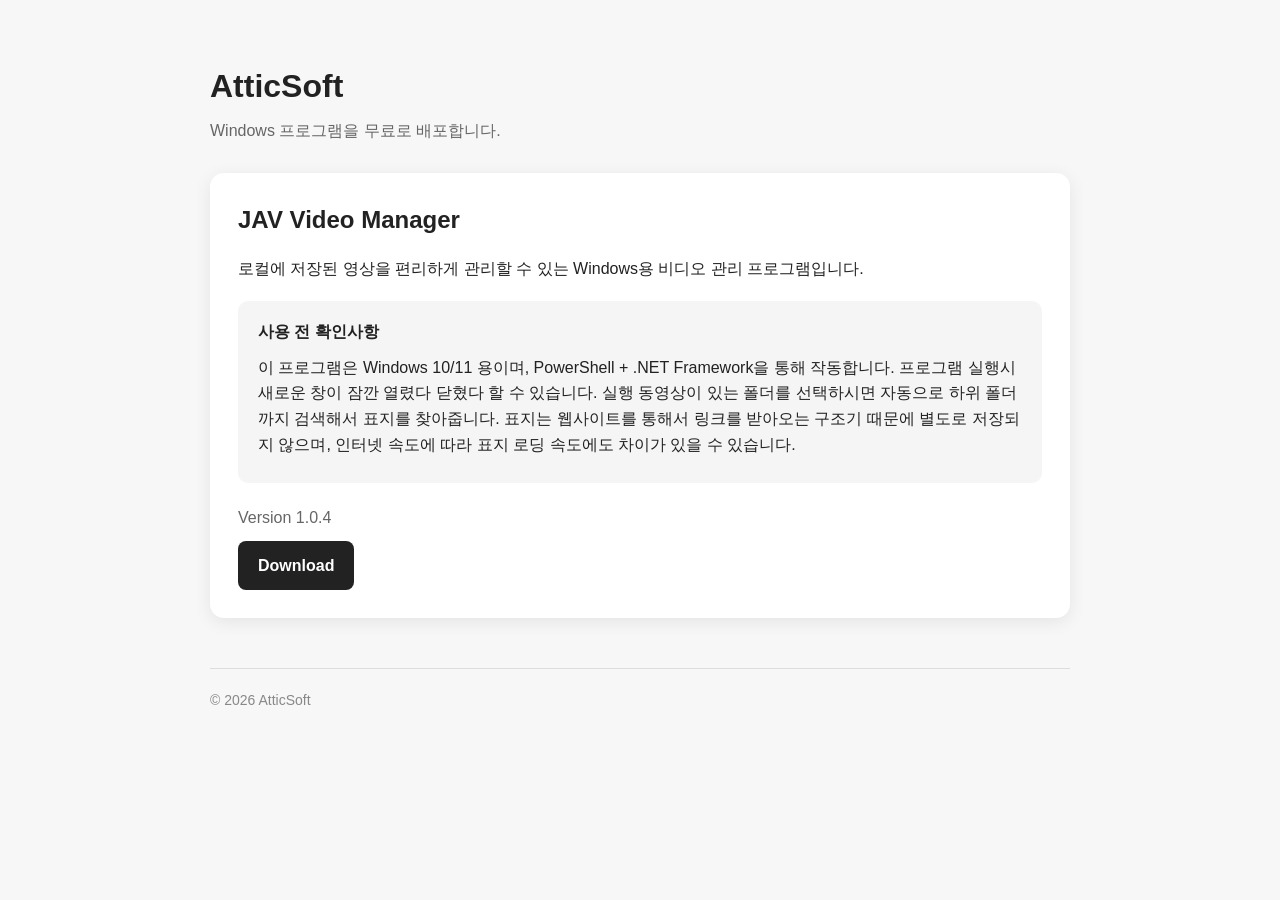
==== index.html @ 85ec662a "Update index.html" ====
<!DOCTYPE html>
<html lang="ko">
<head>
    <meta charset="UTF-8">
    <meta name="viewport" content="width=device-width, initial-scale=1.0">

    <title>AtticSoft</title>

    <style>
        * {
            box-sizing: border-box;
        }

        body {
            font-family: Arial, sans-serif;
            max-width: 900px;
            margin: 0 auto;
            padding: 40px 20px;
            line-height: 1.6;
            background: #f7f7f7;
            color: #222;
        }

        h1 {
            margin-bottom: 5px;
        }

        .subtitle {
            color: #666;
            margin-top: 0;
        }

        .card {
            background: white;
            padding: 28px;
            border-radius: 14px;
            box-shadow: 0 4px 18px rgba(0, 0, 0, 0.08);
            margin-top: 30px;
        }

        .card h2 {
            margin-top: 0;
            margin-bottom: 10px;
        }

        .description {
            margin-bottom: 20px;
        }

        .requirements {
            margin-top: 20px;
            padding: 18px 20px;
            background: #f5f5f5;
            border-radius: 10px;
        }

        .requirements h3 {
            margin-top: 0;
            margin-bottom: 10px;
            font-size: 16px;
        }

        .requirements p {
            margin-top: 0;
            margin-bottom: 8px;
        }

        .requirements ul {
            margin: 0;
            padding-left: 20px;
        }

        .requirements li {
            margin: 4px 0;
        }

        .version {
            color: #666;
            margin-top: 22px;
            margin-bottom: 10px;
        }

        .download {
            display: inline-block;
            padding: 12px 20px;
            border-radius: 8px;
            background: #222;
            color: white;
            text-decoration: none;
            font-weight: bold;
        }

        .download:hover {
            opacity: 0.8;
        }

        footer {
            margin-top: 50px;
            padding-top: 20px;
            border-top: 1px solid #ddd;
            color: #888;
            font-size: 14px;
        }
    </style>
</head>

<body>

    <h1>AtticSoft</h1>

    <p class="subtitle">
        Windows 프로그램을 무료로 배포합니다.
    </p>


    <div class="card">

        <h2>JAV Video Manager</h2>

        <p class="description">
            로컬에 저장된 영상을 편리하게 관리할 수 있는
            Windows용 비디오 관리 프로그램입니다.
        </p>


        <div class="requirements">

            <h3>사용 전 확인사항</h3>

            <p>
                이 프로그램은 Windows 10/11 용이며, PowerShell + .NET Framework을 통해 작동합니다. 프로그램 실행시 새로운 창이 잠깐 열렸다 닫혔다 할 수 있습니다.
                실행 동영상이 있는 폴더를 선택하시면 자동으로 하위 폴더까지 검색해서 표지를 찾아줍니다.
                표지는 웹사이트를 통해서 링크를 받아오는 구조기 때문에 별도로 저장되지 않으며, 인터넷 속도에 따라 표지 로딩 속도에도 차이가 있을 수 있습니다. 
            </p>

        </div>


        <p class="version">
            Version 1.0.4
        </p>


        <a
            class="download"
            href="JAV_Video_Manager_v1_0_4_AtticSoft.zip"
            download
        >
            Download
        </a>

    </div>


    <footer>
        © 2026 AtticSoft
    </footer>

</body>
</html>
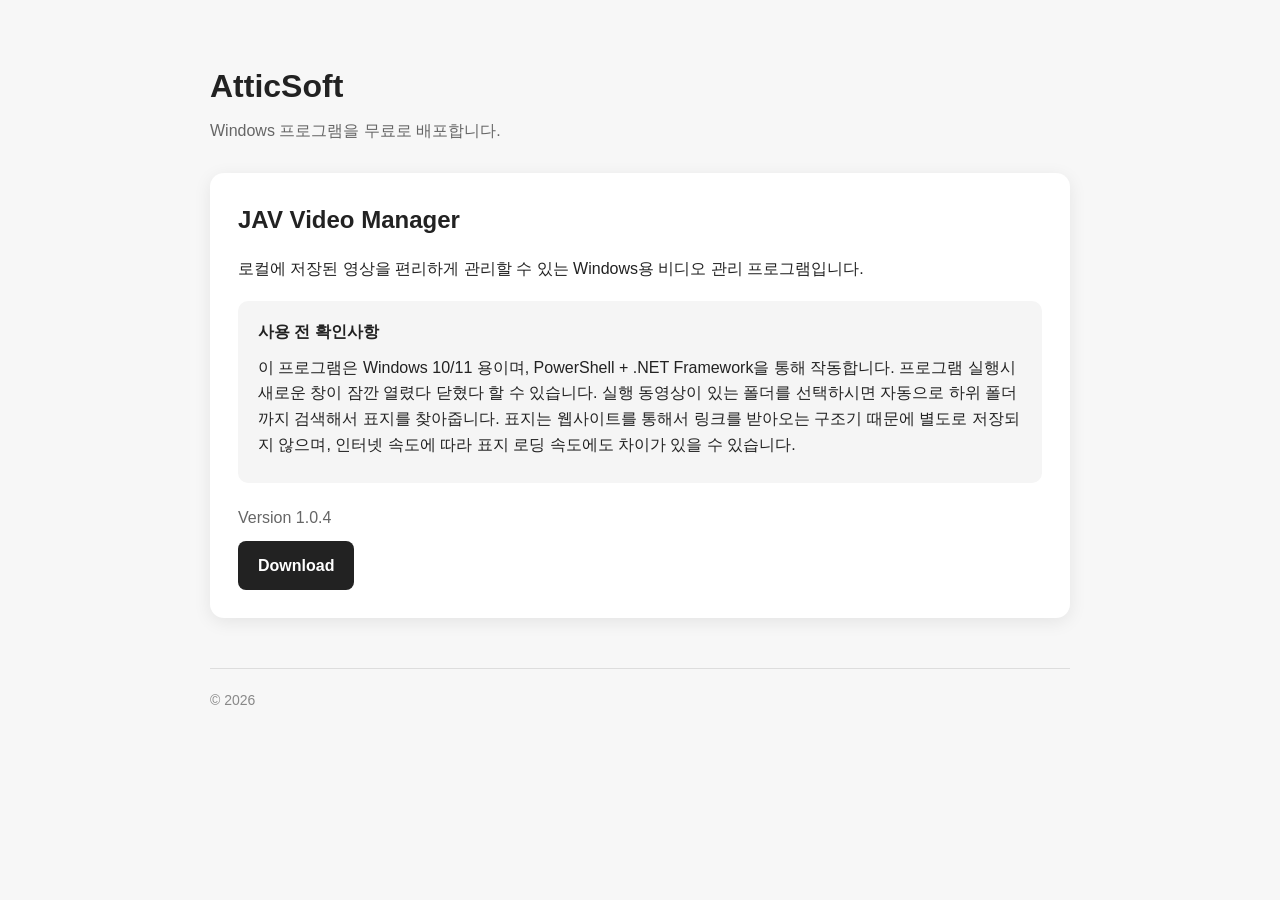
==== commit fa1e73ee: "Update index.html" ====
--- a/index.html
+++ b/index.html
@@ -4,7 +4,7 @@
     <meta charset="UTF-8">
     <meta name="viewport" content="width=device-width, initial-scale=1.0">
 
-    <title>AtticSoft</title>
+    <title>JAV Manager</title>
 
     <style>
         * {
@@ -153,7 +153,7 @@
 
 
     <footer>
-        © 2026 AtticSoft
+        © 2026 
     </footer>
 
 </body>
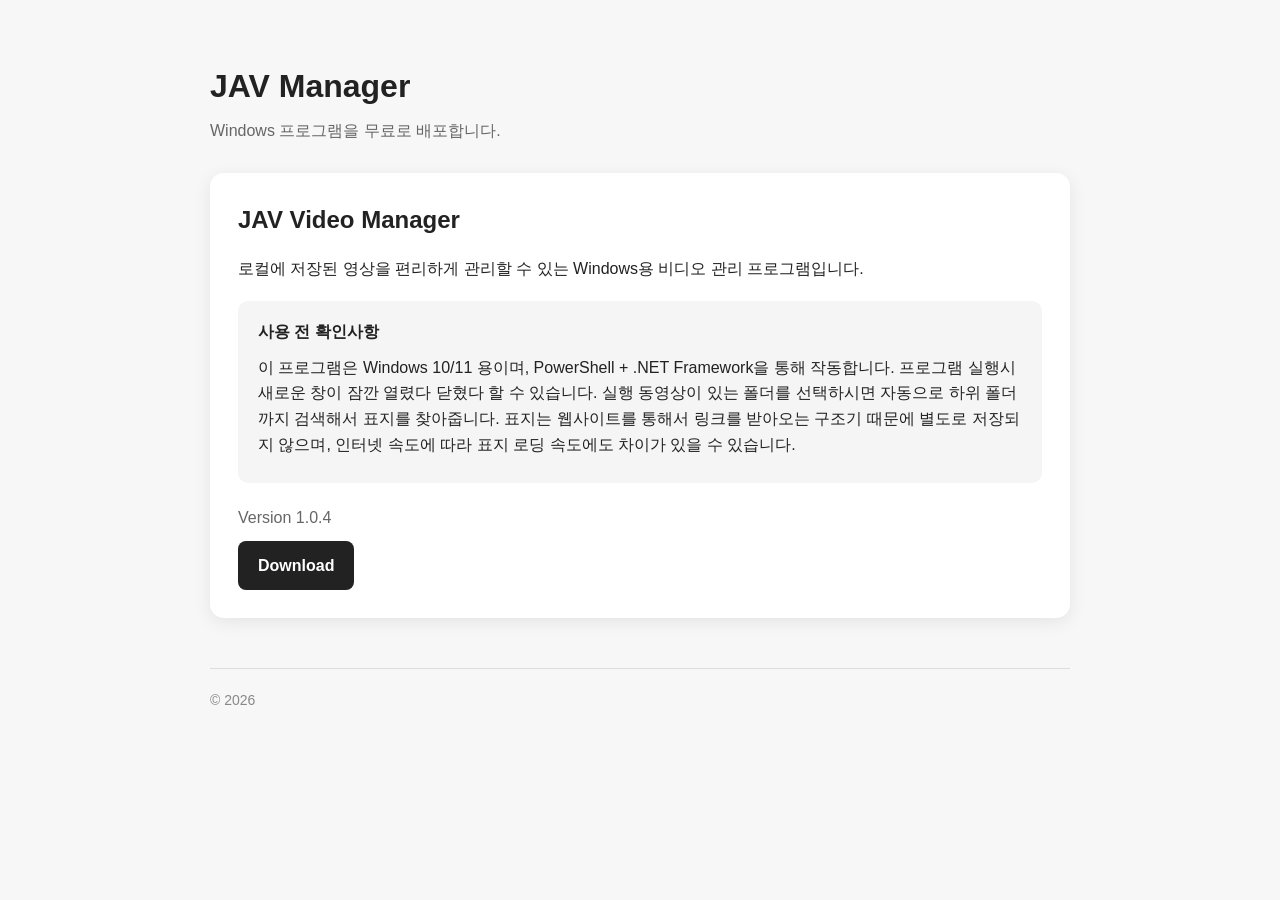
==== commit 980cc93a: "Update index.html" ====
--- a/index.html
+++ b/index.html
@@ -106,7 +106,7 @@
 
 <body>
 
-    <h1>AtticSoft</h1>
+    <h1>JAV Manager</h1>
 
     <p class="subtitle">
         Windows 프로그램을 무료로 배포합니다.
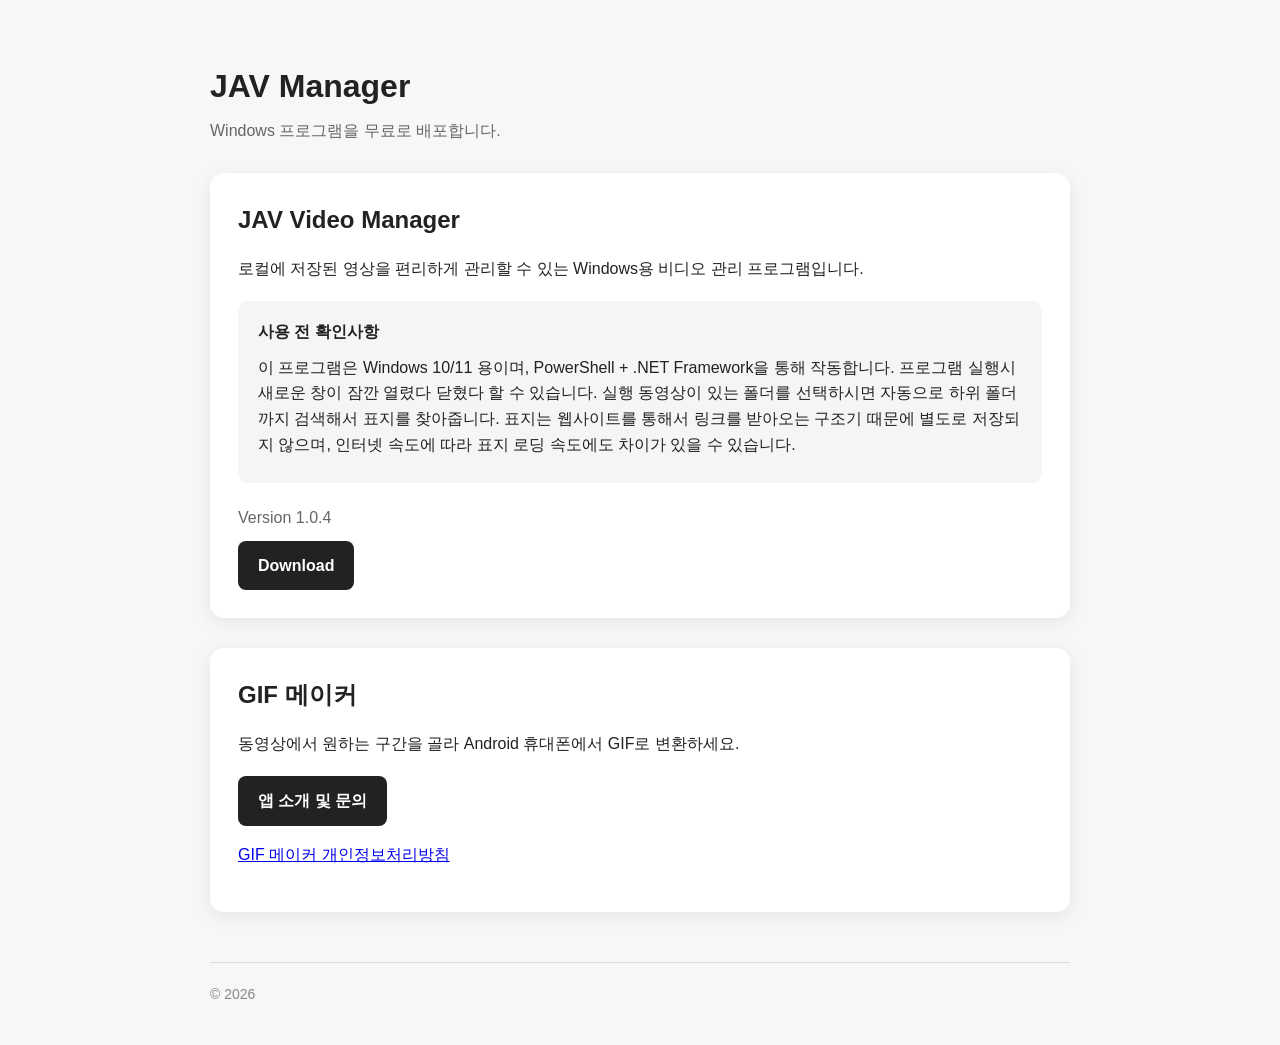
==== commit de0255e9: "Add GIF Maker link and AdMob app-ads.txt" ====
--- a/index.html
+++ b/index.html
@@ -1,160 +1,166 @@
-<!DOCTYPE html>
-<html lang="ko">
-<head>
-    <meta charset="UTF-8">
-    <meta name="viewport" content="width=device-width, initial-scale=1.0">
-
-    <title>JAV Manager</title>
-
-    <style>
-        * {
-            box-sizing: border-box;
-        }
-
-        body {
-            font-family: Arial, sans-serif;
-            max-width: 900px;
-            margin: 0 auto;
-            padding: 40px 20px;
-            line-height: 1.6;
-            background: #f7f7f7;
-            color: #222;
-        }
-
-        h1 {
-            margin-bottom: 5px;
-        }
-
-        .subtitle {
-            color: #666;
-            margin-top: 0;
-        }
-
-        .card {
-            background: white;
-            padding: 28px;
-            border-radius: 14px;
-            box-shadow: 0 4px 18px rgba(0, 0, 0, 0.08);
-            margin-top: 30px;
-        }
-
-        .card h2 {
-            margin-top: 0;
-            margin-bottom: 10px;
-        }
-
-        .description {
-            margin-bottom: 20px;
-        }
-
-        .requirements {
-            margin-top: 20px;
-            padding: 18px 20px;
-            background: #f5f5f5;
-            border-radius: 10px;
-        }
-
-        .requirements h3 {
-            margin-top: 0;
-            margin-bottom: 10px;
-            font-size: 16px;
-        }
-
-        .requirements p {
-            margin-top: 0;
-            margin-bottom: 8px;
-        }
-
-        .requirements ul {
-            margin: 0;
-            padding-left: 20px;
-        }
-
-        .requirements li {
-            margin: 4px 0;
-        }
-
-        .version {
-            color: #666;
-            margin-top: 22px;
-            margin-bottom: 10px;
-        }
-
-        .download {
-            display: inline-block;
-            padding: 12px 20px;
-            border-radius: 8px;
-            background: #222;
-            color: white;
-            text-decoration: none;
-            font-weight: bold;
-        }
-
-        .download:hover {
-            opacity: 0.8;
-        }
-
-        footer {
-            margin-top: 50px;
-            padding-top: 20px;
-            border-top: 1px solid #ddd;
-            color: #888;
-            font-size: 14px;
-        }
-    </style>
-</head>
-
-<body>
-
-    <h1>JAV Manager</h1>
-
-    <p class="subtitle">
-        Windows 프로그램을 무료로 배포합니다.
-    </p>
-
-
+<!DOCTYPE html>
+<html lang="ko">
+<head>
+    <meta charset="UTF-8">
+    <meta name="viewport" content="width=device-width, initial-scale=1.0">
+
+    <title>JAV Manager</title>
+
+    <style>
+        * {
+            box-sizing: border-box;
+        }
+
+        body {
+            font-family: Arial, sans-serif;
+            max-width: 900px;
+            margin: 0 auto;
+            padding: 40px 20px;
+            line-height: 1.6;
+            background: #f7f7f7;
+            color: #222;
+        }
+
+        h1 {
+            margin-bottom: 5px;
+        }
+
+        .subtitle {
+            color: #666;
+            margin-top: 0;
+        }
+
+        .card {
+            background: white;
+            padding: 28px;
+            border-radius: 14px;
+            box-shadow: 0 4px 18px rgba(0, 0, 0, 0.08);
+            margin-top: 30px;
+        }
+
+        .card h2 {
+            margin-top: 0;
+            margin-bottom: 10px;
+        }
+
+        .description {
+            margin-bottom: 20px;
+        }
+
+        .requirements {
+            margin-top: 20px;
+            padding: 18px 20px;
+            background: #f5f5f5;
+            border-radius: 10px;
+        }
+
+        .requirements h3 {
+            margin-top: 0;
+            margin-bottom: 10px;
+            font-size: 16px;
+        }
+
+        .requirements p {
+            margin-top: 0;
+            margin-bottom: 8px;
+        }
+
+        .requirements ul {
+            margin: 0;
+            padding-left: 20px;
+        }
+
+        .requirements li {
+            margin: 4px 0;
+        }
+
+        .version {
+            color: #666;
+            margin-top: 22px;
+            margin-bottom: 10px;
+        }
+
+        .download {
+            display: inline-block;
+            padding: 12px 20px;
+            border-radius: 8px;
+            background: #222;
+            color: white;
+            text-decoration: none;
+            font-weight: bold;
+        }
+
+        .download:hover {
+            opacity: 0.8;
+        }
+
+        footer {
+            margin-top: 50px;
+            padding-top: 20px;
+            border-top: 1px solid #ddd;
+            color: #888;
+            font-size: 14px;
+        }
+    </style>
+</head>
+
+<body>
+
+    <h1>JAV Manager</h1>
+
+    <p class="subtitle">
+        Windows 프로그램을 무료로 배포합니다.
+    </p>
+
+
+    <div class="card">
+
+        <h2>JAV Video Manager</h2>
+
+        <p class="description">
+            로컬에 저장된 영상을 편리하게 관리할 수 있는
+            Windows용 비디오 관리 프로그램입니다.
+        </p>
+
+
+        <div class="requirements">
+
+            <h3>사용 전 확인사항</h3>
+
+            <p>
+                이 프로그램은 Windows 10/11 용이며, PowerShell + .NET Framework을 통해 작동합니다. 프로그램 실행시 새로운 창이 잠깐 열렸다 닫혔다 할 수 있습니다.
+                실행 동영상이 있는 폴더를 선택하시면 자동으로 하위 폴더까지 검색해서 표지를 찾아줍니다.
+                표지는 웹사이트를 통해서 링크를 받아오는 구조기 때문에 별도로 저장되지 않으며, 인터넷 속도에 따라 표지 로딩 속도에도 차이가 있을 수 있습니다. 
+            </p>
+
+        </div>
+
+
+        <p class="version">
+            Version 1.0.4
+        </p>
+
+
+        <a
+            class="download"
+            href="JAV_Video_Manager_v1_0_4_AtticSoft.zip"
+            download
+        >
+            Download
+        </a>
+
+    </div>
+
+
     <div class="card">
-
-        <h2>JAV Video Manager</h2>
-
-        <p class="description">
-            로컬에 저장된 영상을 편리하게 관리할 수 있는
-            Windows용 비디오 관리 프로그램입니다.
-        </p>
-
-
-        <div class="requirements">
-
-            <h3>사용 전 확인사항</h3>
-
-            <p>
-                이 프로그램은 Windows 10/11 용이며, PowerShell + .NET Framework을 통해 작동합니다. 프로그램 실행시 새로운 창이 잠깐 열렸다 닫혔다 할 수 있습니다.
-                실행 동영상이 있는 폴더를 선택하시면 자동으로 하위 폴더까지 검색해서 표지를 찾아줍니다.
-                표지는 웹사이트를 통해서 링크를 받아오는 구조기 때문에 별도로 저장되지 않으며, 인터넷 속도에 따라 표지 로딩 속도에도 차이가 있을 수 있습니다. 
-            </p>
-
-        </div>
-
-
-        <p class="version">
-            Version 1.0.4
-        </p>
-
-
-        <a
-            class="download"
-            href="JAV_Video_Manager_v1_0_4_AtticSoft.zip"
-            download
-        >
-            Download
-        </a>
-
+        <h2>GIF 메이커</h2>
+        <p class="description">동영상에서 원하는 구간을 골라 Android 휴대폰에서 GIF로 변환하세요.</p>
+        <a class="download" href="gif-maker/">앱 소개 및 문의</a>
+        <p><a href="gif-maker/privacy.html">GIF 메이커 개인정보처리방침</a></p>
     </div>
-
-
-    <footer>
-        © 2026 
-    </footer>
-
-</body>
-</html>
+    <footer>
+        © 2026 
+    </footer>
+
+</body>
+</html>
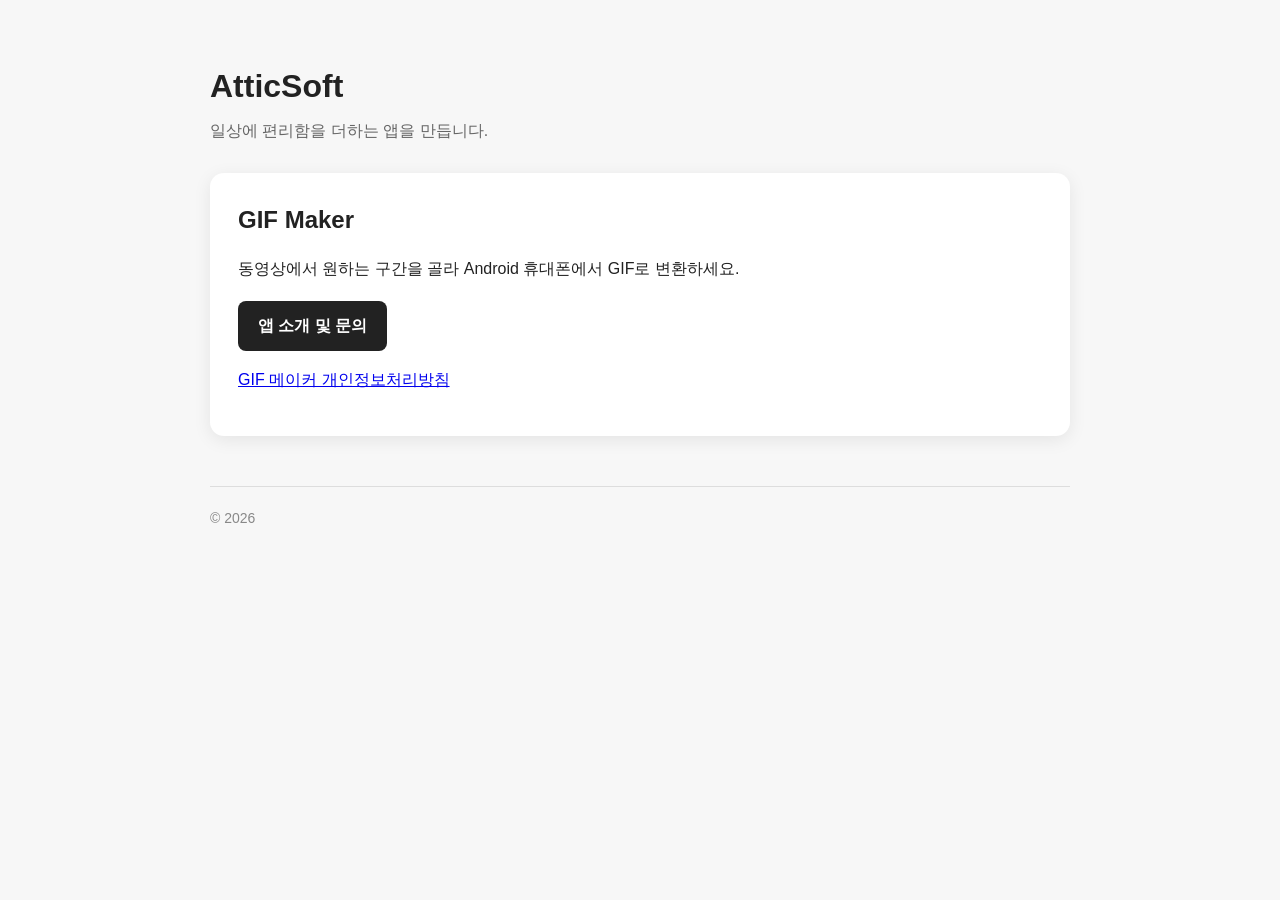
==== commit 51222acc: "Rename homepage to AtticSoft and keep GIF Maker only" ====
--- a/index.html
+++ b/index.html
@@ -4,7 +4,7 @@
     <meta charset="UTF-8">
     <meta name="viewport" content="width=device-width, initial-scale=1.0">
 
-    <title>JAV Manager</title>
+    <title>AtticSoft</title>
 
     <style>
         * {
@@ -106,54 +106,15 @@
 
 <body>
 
-    <h1>JAV Manager</h1>
+    <h1>AtticSoft</h1>
 
     <p class="subtitle">
-        Windows 프로그램을 무료로 배포합니다.
+        일상에 편리함을 더하는 앱을 만듭니다.
     </p>
 
 
-    <div class="card">
-
-        <h2>JAV Video Manager</h2>
-
-        <p class="description">
-            로컬에 저장된 영상을 편리하게 관리할 수 있는
-            Windows용 비디오 관리 프로그램입니다.
-        </p>
-
-
-        <div class="requirements">
-
-            <h3>사용 전 확인사항</h3>
-
-            <p>
-                이 프로그램은 Windows 10/11 용이며, PowerShell + .NET Framework을 통해 작동합니다. 프로그램 실행시 새로운 창이 잠깐 열렸다 닫혔다 할 수 있습니다.
-                실행 동영상이 있는 폴더를 선택하시면 자동으로 하위 폴더까지 검색해서 표지를 찾아줍니다.
-                표지는 웹사이트를 통해서 링크를 받아오는 구조기 때문에 별도로 저장되지 않으며, 인터넷 속도에 따라 표지 로딩 속도에도 차이가 있을 수 있습니다. 
-            </p>
-
-        </div>
-
-
-        <p class="version">
-            Version 1.0.4
-        </p>
-
-
-        <a
-            class="download"
-            href="JAV_Video_Manager_v1_0_4_AtticSoft.zip"
-            download
-        >
-            Download
-        </a>
-
-    </div>
-
-
     <div class="card">
-        <h2>GIF 메이커</h2>
+        <h2>GIF Maker</h2>
         <p class="description">동영상에서 원하는 구간을 골라 Android 휴대폰에서 GIF로 변환하세요.</p>
         <a class="download" href="gif-maker/">앱 소개 및 문의</a>
         <p><a href="gif-maker/privacy.html">GIF 메이커 개인정보처리방침</a></p>
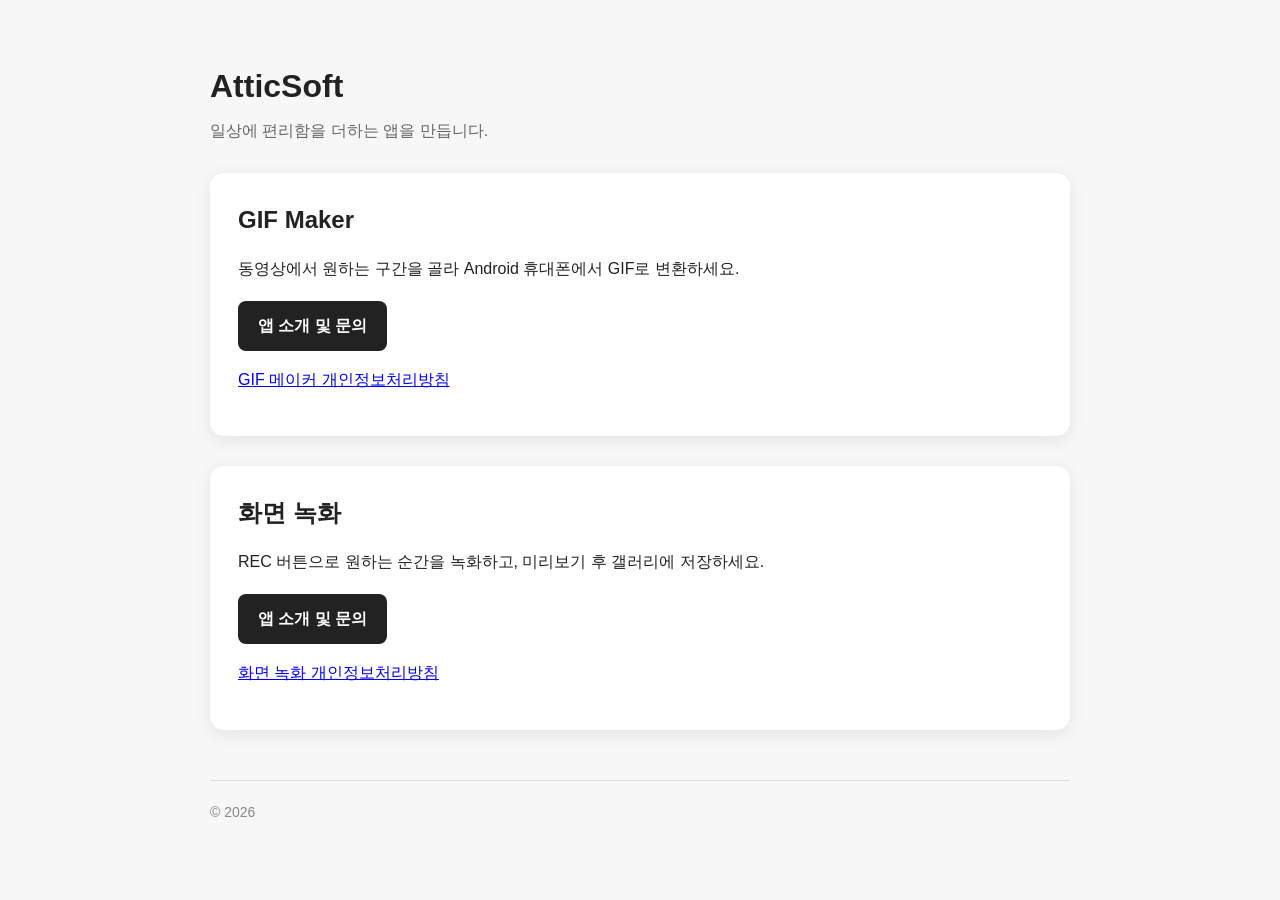
==== commit 3576e0ab: "Add Screen Recorder links to AtticSoft homepage" ====
--- a/index.html
+++ b/index.html
@@ -119,6 +119,12 @@
         <a class="download" href="gif-maker/">앱 소개 및 문의</a>
         <p><a href="gif-maker/privacy.html">GIF 메이커 개인정보처리방침</a></p>
     </div>
+    <div class="card">
+        <h2>화면 녹화</h2>
+        <p class="description">REC 버튼으로 원하는 순간을 녹화하고, 미리보기 후 갤러리에 저장하세요.</p>
+        <a class="download" href="screen-recorder/">앱 소개 및 문의</a>
+        <p><a href="screen-recorder/privacy.html">화면 녹화 개인정보처리방침</a></p>
+    </div>
     <footer>
         © 2026 
     </footer>
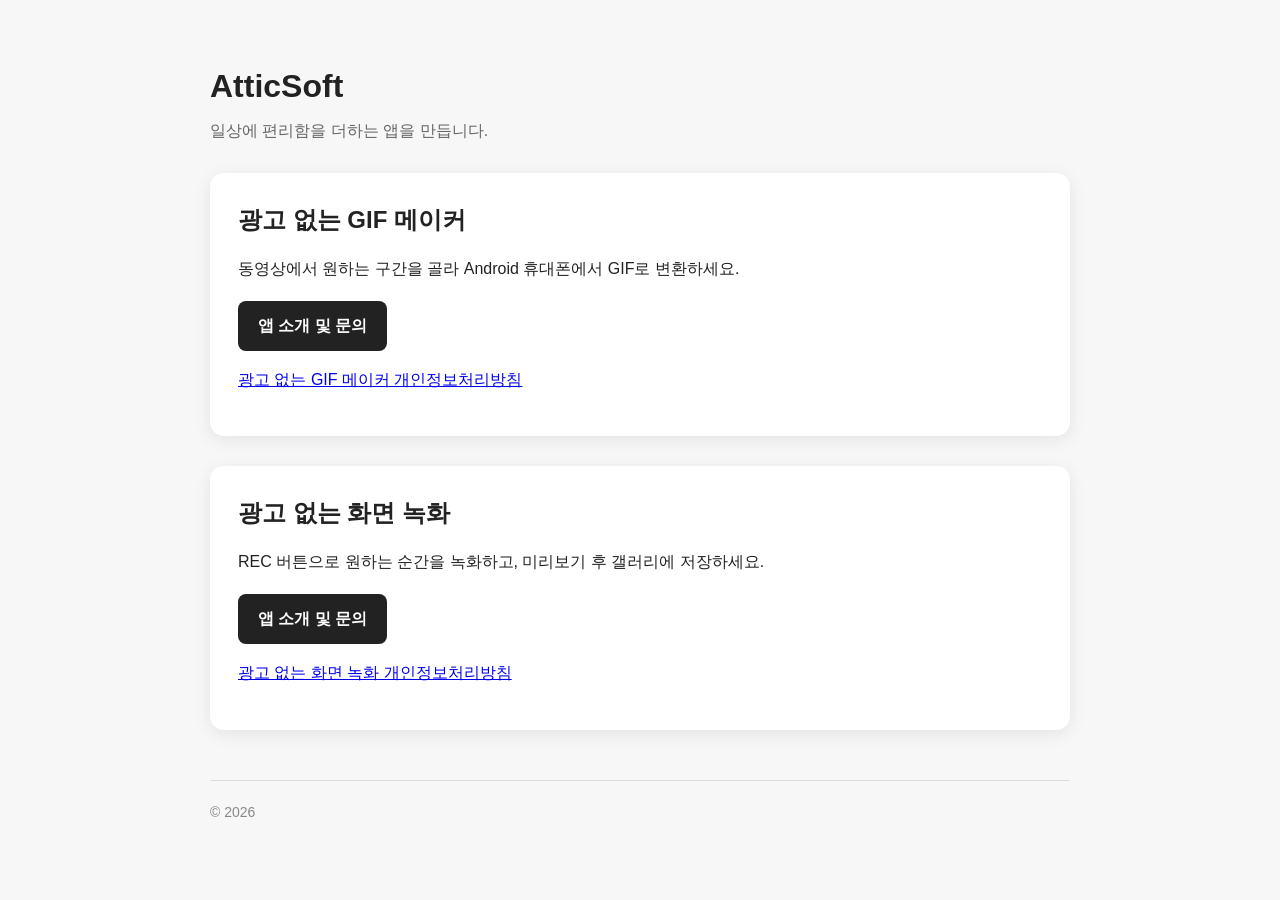
==== commit 350e2cd7: "Update app display names" ====
--- a/index.html
+++ b/index.html
@@ -113,17 +113,17 @@
     </p>
 
 
-    <div class="card">
-        <h2>GIF Maker</h2>
-        <p class="description">동영상에서 원하는 구간을 골라 Android 휴대폰에서 GIF로 변환하세요.</p>
-        <a class="download" href="gif-maker/">앱 소개 및 문의</a>
-        <p><a href="gif-maker/privacy.html">GIF 메이커 개인정보처리방침</a></p>
-    </div>
     <div class="card">
-        <h2>화면 녹화</h2>
+        <h2>광고 없는 GIF 메이커</h2>
+        <p class="description">동영상에서 원하는 구간을 골라 Android 휴대폰에서 GIF로 변환하세요.</p>
+        <a class="download" href="gif-maker/">앱 소개 및 문의</a>
+        <p><a href="gif-maker/privacy.html">광고 없는 GIF 메이커 개인정보처리방침</a></p>
+    </div>
+    <div class="card">
+        <h2>광고 없는 화면 녹화</h2>
         <p class="description">REC 버튼으로 원하는 순간을 녹화하고, 미리보기 후 갤러리에 저장하세요.</p>
         <a class="download" href="screen-recorder/">앱 소개 및 문의</a>
-        <p><a href="screen-recorder/privacy.html">화면 녹화 개인정보처리방침</a></p>
+        <p><a href="screen-recorder/privacy.html">광고 없는 화면 녹화 개인정보처리방침</a></p>
     </div>
     <footer>
         © 2026 
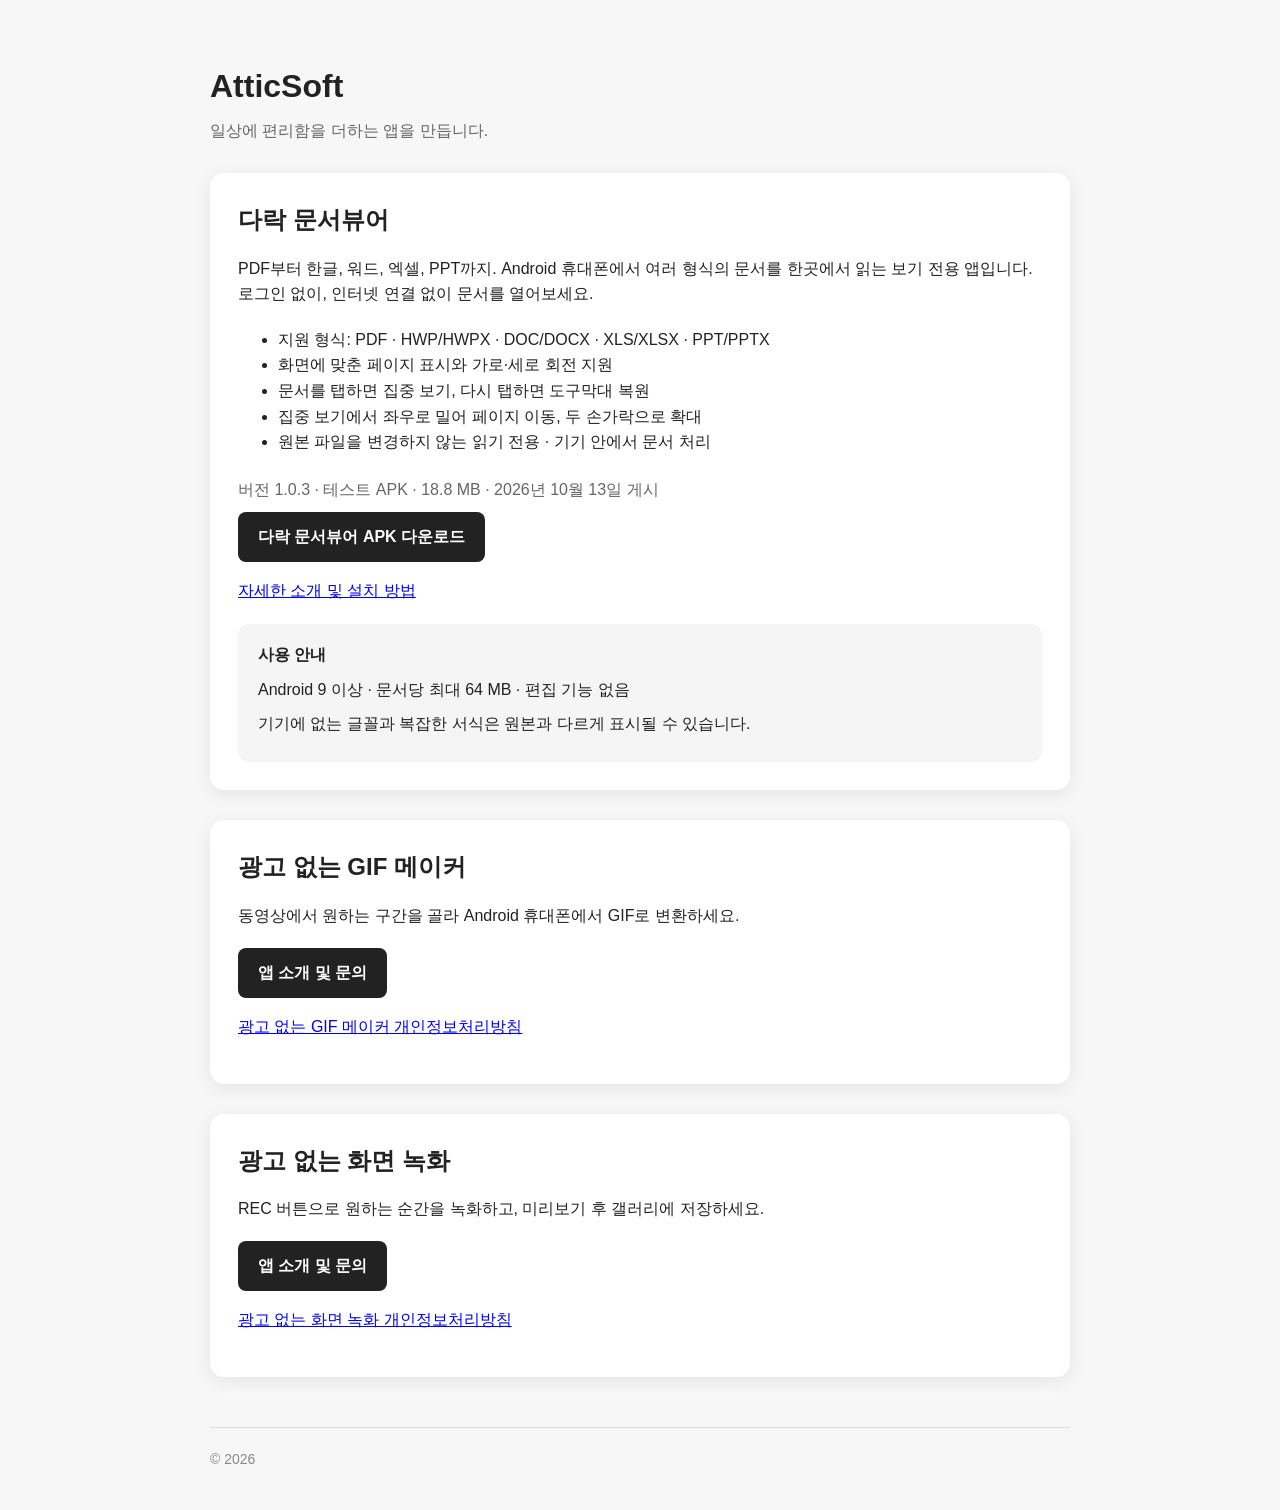
==== commit bf3a6155: "Publish Document Reader 1.0.3 APK and Korean app guide" ====
--- a/index.html
+++ b/index.html
@@ -1,133 +1,152 @@
-<!DOCTYPE html>
-<html lang="ko">
-<head>
-    <meta charset="UTF-8">
-    <meta name="viewport" content="width=device-width, initial-scale=1.0">
-
-    <title>AtticSoft</title>
-
-    <style>
-        * {
-            box-sizing: border-box;
-        }
-
-        body {
-            font-family: Arial, sans-serif;
-            max-width: 900px;
-            margin: 0 auto;
-            padding: 40px 20px;
-            line-height: 1.6;
-            background: #f7f7f7;
-            color: #222;
-        }
-
-        h1 {
-            margin-bottom: 5px;
-        }
-
-        .subtitle {
-            color: #666;
-            margin-top: 0;
-        }
-
-        .card {
-            background: white;
-            padding: 28px;
-            border-radius: 14px;
-            box-shadow: 0 4px 18px rgba(0, 0, 0, 0.08);
-            margin-top: 30px;
-        }
-
-        .card h2 {
-            margin-top: 0;
-            margin-bottom: 10px;
-        }
-
-        .description {
-            margin-bottom: 20px;
-        }
-
-        .requirements {
-            margin-top: 20px;
-            padding: 18px 20px;
-            background: #f5f5f5;
-            border-radius: 10px;
-        }
-
-        .requirements h3 {
-            margin-top: 0;
-            margin-bottom: 10px;
-            font-size: 16px;
-        }
-
-        .requirements p {
-            margin-top: 0;
-            margin-bottom: 8px;
-        }
-
-        .requirements ul {
-            margin: 0;
-            padding-left: 20px;
-        }
-
-        .requirements li {
-            margin: 4px 0;
-        }
-
-        .version {
-            color: #666;
-            margin-top: 22px;
-            margin-bottom: 10px;
-        }
-
-        .download {
-            display: inline-block;
-            padding: 12px 20px;
-            border-radius: 8px;
-            background: #222;
-            color: white;
-            text-decoration: none;
-            font-weight: bold;
-        }
-
-        .download:hover {
-            opacity: 0.8;
-        }
-
-        footer {
-            margin-top: 50px;
-            padding-top: 20px;
-            border-top: 1px solid #ddd;
-            color: #888;
-            font-size: 14px;
-        }
-    </style>
-</head>
-
-<body>
-
-    <h1>AtticSoft</h1>
-
-    <p class="subtitle">
-        일상에 편리함을 더하는 앱을 만듭니다.
-    </p>
-
-
-    <div class="card">
-        <h2>광고 없는 GIF 메이커</h2>
-        <p class="description">동영상에서 원하는 구간을 골라 Android 휴대폰에서 GIF로 변환하세요.</p>
-        <a class="download" href="gif-maker/">앱 소개 및 문의</a>
-        <p><a href="gif-maker/privacy.html">광고 없는 GIF 메이커 개인정보처리방침</a></p>
-    </div>
-    <div class="card">
-        <h2>광고 없는 화면 녹화</h2>
-        <p class="description">REC 버튼으로 원하는 순간을 녹화하고, 미리보기 후 갤러리에 저장하세요.</p>
-        <a class="download" href="screen-recorder/">앱 소개 및 문의</a>
-        <p><a href="screen-recorder/privacy.html">광고 없는 화면 녹화 개인정보처리방침</a></p>
-    </div>
-    <footer>
-        © 2026 
-    </footer>
-
-</body>
-</html>
+<!DOCTYPE html>
+<html lang="ko">
+<head>
+    <meta charset="UTF-8">
+    <meta name="viewport" content="width=device-width, initial-scale=1.0">
+
+    <title>AtticSoft</title>
+
+    <style>
+        * {
+            box-sizing: border-box;
+        }
+
+        body {
+            font-family: Arial, sans-serif;
+            max-width: 900px;
+            margin: 0 auto;
+            padding: 40px 20px;
+            line-height: 1.6;
+            background: #f7f7f7;
+            color: #222;
+        }
+
+        h1 {
+            margin-bottom: 5px;
+        }
+
+        .subtitle {
+            color: #666;
+            margin-top: 0;
+        }
+
+        .card {
+            background: white;
+            padding: 28px;
+            border-radius: 14px;
+            box-shadow: 0 4px 18px rgba(0, 0, 0, 0.08);
+            margin-top: 30px;
+        }
+
+        .card h2 {
+            margin-top: 0;
+            margin-bottom: 10px;
+        }
+
+        .description {
+            margin-bottom: 20px;
+        }
+
+        .requirements {
+            margin-top: 20px;
+            padding: 18px 20px;
+            background: #f5f5f5;
+            border-radius: 10px;
+        }
+
+        .requirements h3 {
+            margin-top: 0;
+            margin-bottom: 10px;
+            font-size: 16px;
+        }
+
+        .requirements p {
+            margin-top: 0;
+            margin-bottom: 8px;
+        }
+
+        .requirements ul {
+            margin: 0;
+            padding-left: 20px;
+        }
+
+        .requirements li {
+            margin: 4px 0;
+        }
+
+        .version {
+            color: #666;
+            margin-top: 22px;
+            margin-bottom: 10px;
+        }
+
+        .download {
+            display: inline-block;
+            padding: 12px 20px;
+            border-radius: 8px;
+            background: #222;
+            color: white;
+            text-decoration: none;
+            font-weight: bold;
+        }
+
+        .download:hover {
+            opacity: 0.8;
+        }
+
+        footer {
+            margin-top: 50px;
+            padding-top: 20px;
+            border-top: 1px solid #ddd;
+            color: #888;
+            font-size: 14px;
+        }
+    </style>
+</head>
+
+<body>
+
+    <h1>AtticSoft</h1>
+
+    <p class="subtitle">
+        일상에 편리함을 더하는 앱을 만듭니다.
+    </p>
+
+
+    <div class="card" id="document-reader">
+        <h2>다락 문서뷰어</h2>
+        <p class="description">PDF부터 한글, 워드, 엑셀, PPT까지. Android 휴대폰에서 여러 형식의 문서를 한곳에서 읽는 보기 전용 앱입니다. 로그인 없이, 인터넷 연결 없이 문서를 열어보세요.</p>
+        <ul>
+            <li>지원 형식: PDF · HWP/HWPX · DOC/DOCX · XLS/XLSX · PPT/PPTX</li>
+            <li>화면에 맞춘 페이지 표시와 가로·세로 회전 지원</li>
+            <li>문서를 탭하면 집중 보기, 다시 탭하면 도구막대 복원</li>
+            <li>집중 보기에서 좌우로 밀어 페이지 이동, 두 손가락으로 확대</li>
+            <li>원본 파일을 변경하지 않는 읽기 전용 · 기기 안에서 문서 처리</li>
+        </ul>
+        <p class="version">버전 1.0.3 · 테스트 APK · 18.8 MB · 2026년 10월 13일 게시</p>
+        <a class="download" href="document-reader/AtticSoft-DocumentReader-1.0.3-test.apk" download>다락 문서뷰어 APK 다운로드</a>
+        <p><a href="document-reader/">자세한 소개 및 설치 방법</a></p>
+        <div class="requirements">
+            <h3>사용 안내</h3>
+            <p>Android 9 이상 · 문서당 최대 64 MB · 편집 기능 없음</p>
+            <p>기기에 없는 글꼴과 복잡한 서식은 원본과 다르게 표시될 수 있습니다.</p>
+        </div>
+    </div>
+    <div class="card">
+        <h2>광고 없는 GIF 메이커</h2>
+        <p class="description">동영상에서 원하는 구간을 골라 Android 휴대폰에서 GIF로 변환하세요.</p>
+        <a class="download" href="gif-maker/">앱 소개 및 문의</a>
+        <p><a href="gif-maker/privacy.html">광고 없는 GIF 메이커 개인정보처리방침</a></p>
+    </div>
+    <div class="card">
+        <h2>광고 없는 화면 녹화</h2>
+        <p class="description">REC 버튼으로 원하는 순간을 녹화하고, 미리보기 후 갤러리에 저장하세요.</p>
+        <a class="download" href="screen-recorder/">앱 소개 및 문의</a>
+        <p><a href="screen-recorder/privacy.html">광고 없는 화면 녹화 개인정보처리방침</a></p>
+    </div>
+    <footer>
+        © 2026
+    </footer>
+
+</body>
+</html>
